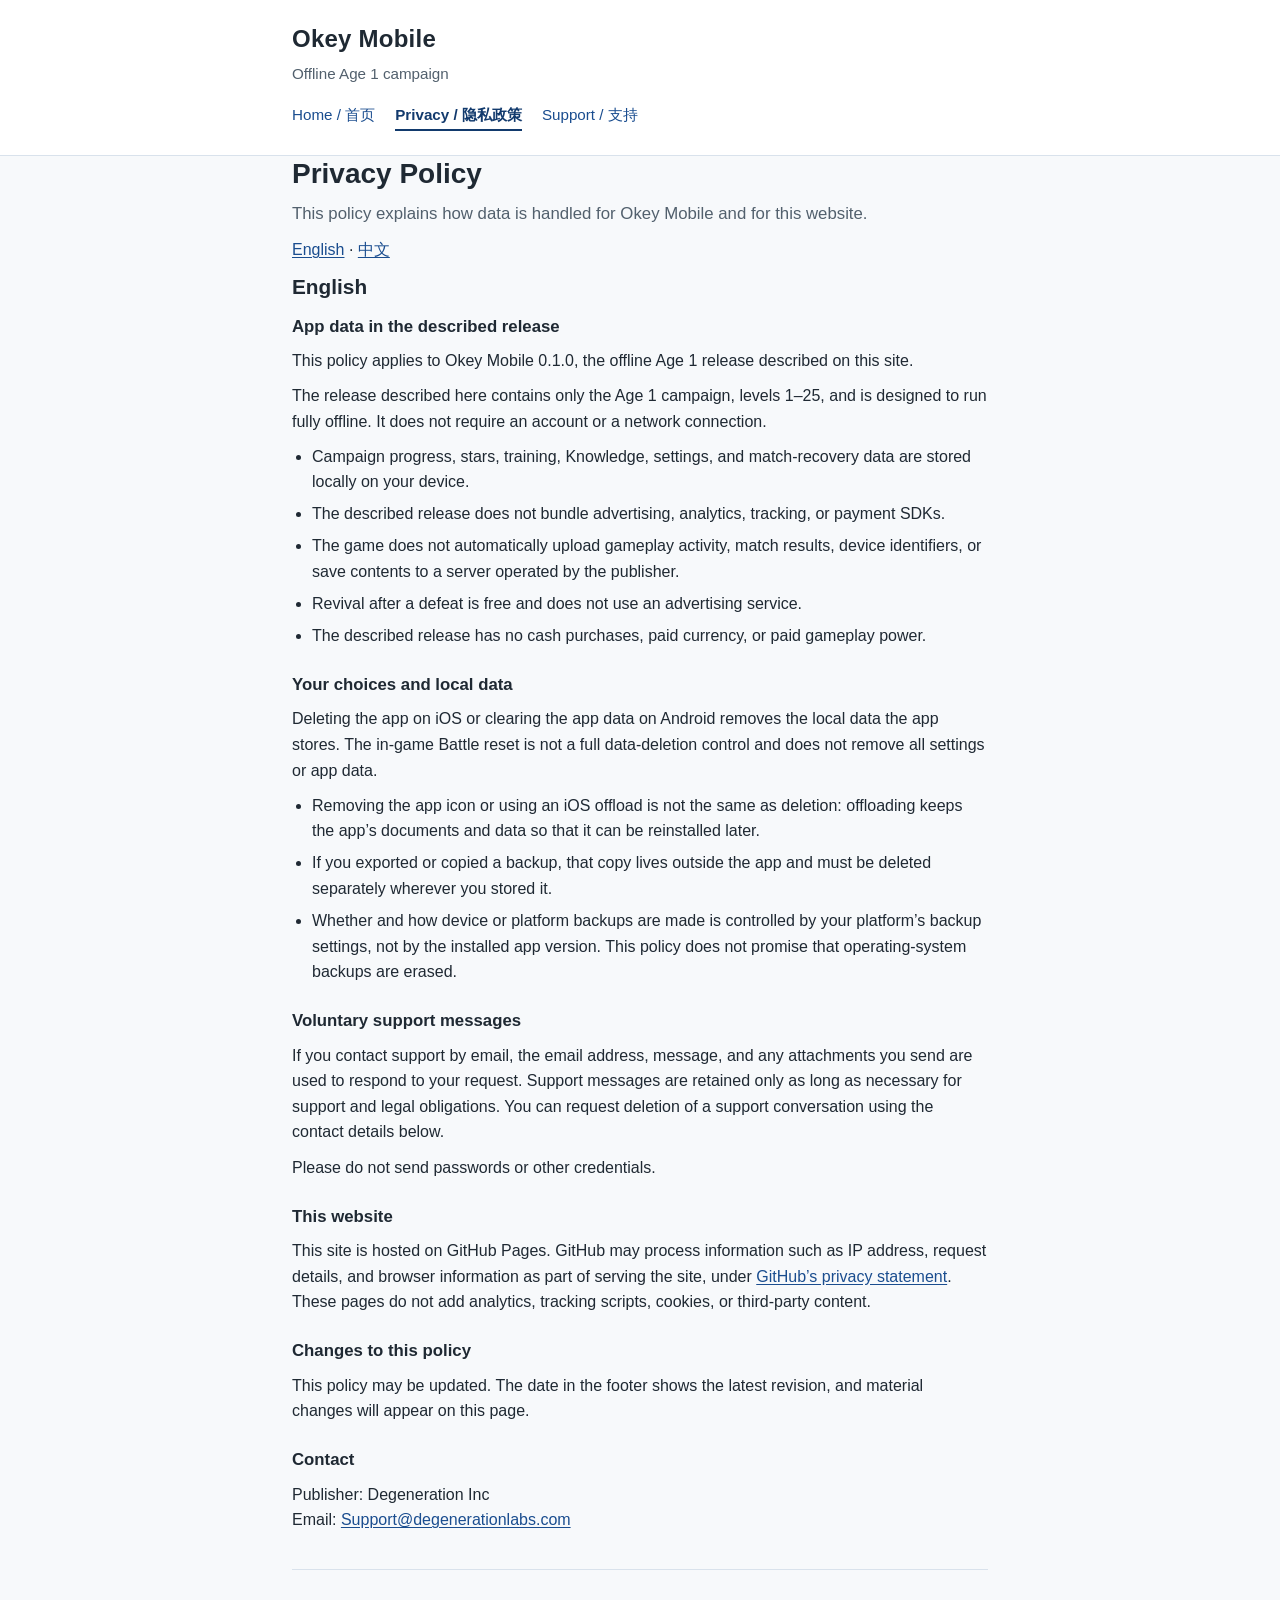
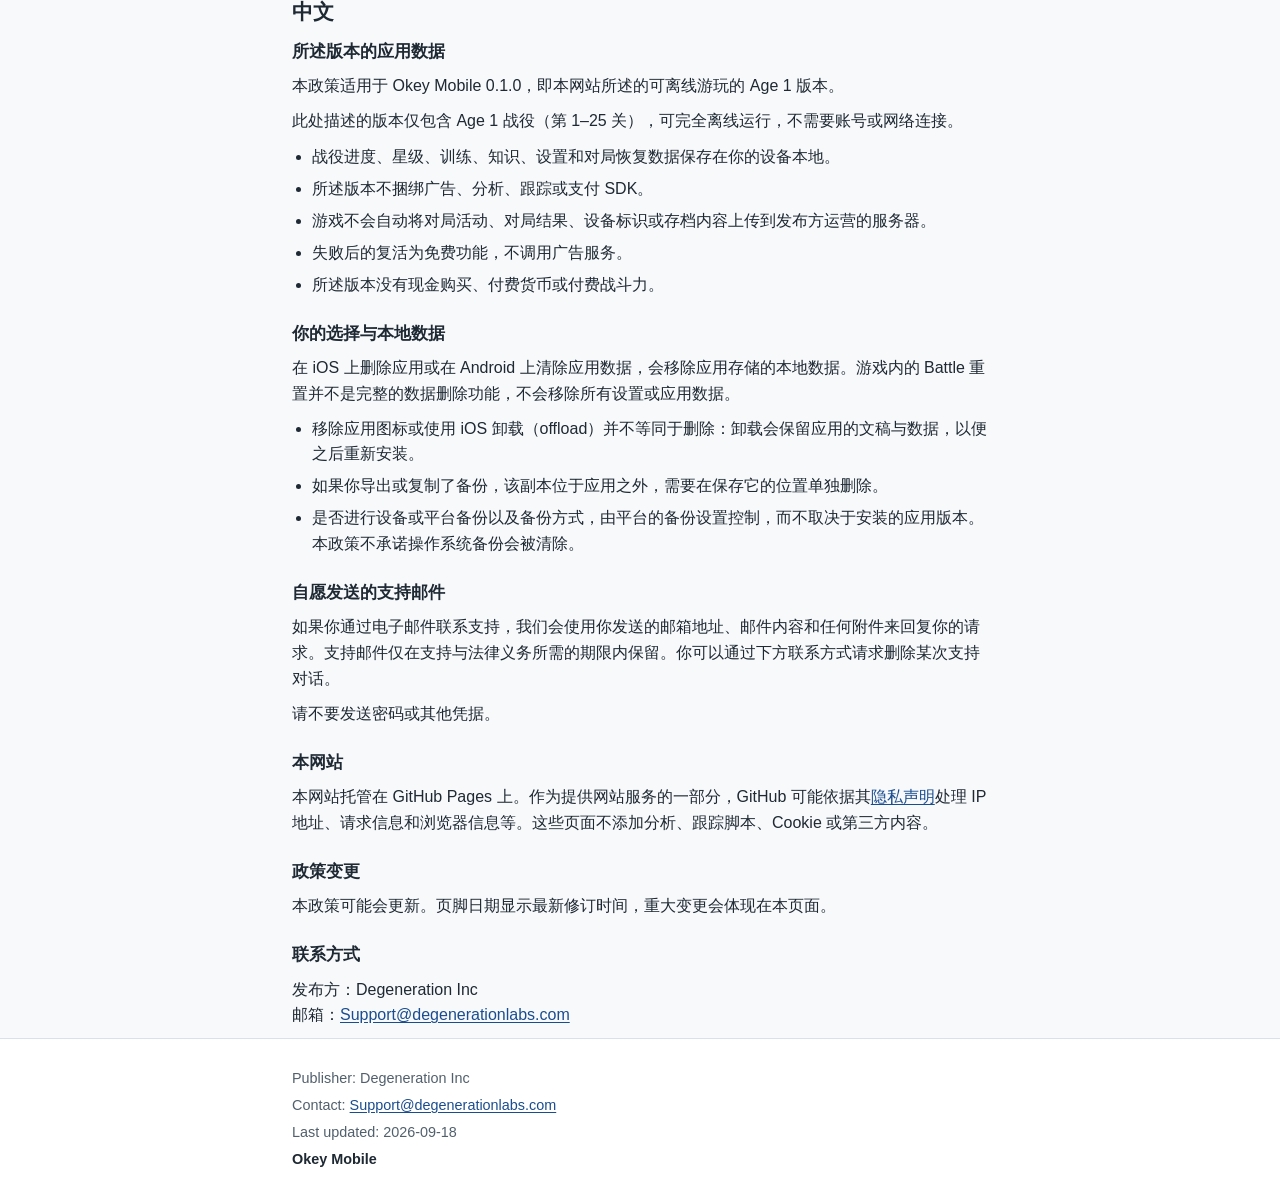
==== privacy.html @ 5c382545 "Publish Okey Mobile privacy policy and support pages" ====
<!DOCTYPE html>
<html lang="en">
<head>
<meta charset="utf-8">
<meta name="viewport" content="width=device-width, initial-scale=1">
<title>Privacy Policy &ndash; Okey Mobile</title>
<meta name="description" content="Privacy policy for Okey Mobile: local app data, voluntary support messages, and website hosting.">
<link rel="stylesheet" href="styles.css">
</head>
<body>
<a class="skip-link" href="#main">Skip to content</a>
<header class="site-header">
  <div class="wrap">
    <p class="brand">Okey Mobile</p>
    <p class="tagline">Offline Age 1 campaign</p>
    <nav class="site-nav" aria-label="Primary">
      <a href="index.html">Home / 首页</a>
      <a href="privacy.html" aria-current="page">Privacy / 隐私政策</a>
      <a href="support.html">Support / 支持</a>
    </nav>
  </div>
</header>
<main id="main" class="wrap">
  <h1>Privacy Policy</h1>
  <p class="lead">This policy explains how data is handled for Okey Mobile and for this website.</p>
  <p class="lang-jump"><a href="#privacy-en" hreflang="en">English</a> &middot; <a href="#privacy-zh" hreflang="zh-Hans">中文</a></p>

  <section lang="en" aria-labelledby="privacy-en">
    <h2 id="privacy-en">English</h2>

    <h3>App data in the described release</h3>
    <p>This policy applies to Okey Mobile 0.1.0, the offline Age 1 release described on this site.</p>
    <p>The release described here contains only the Age 1 campaign, levels 1&ndash;25, and is designed to run fully offline. It does not require an account or a network connection.</p>
    <ul>
      <li>Campaign progress, stars, training, Knowledge, settings, and match-recovery data are stored locally on your device.</li>
      <li>The described release does not bundle advertising, analytics, tracking, or payment SDKs.</li>
      <li>The game does not automatically upload gameplay activity, match results, device identifiers, or save contents to a server operated by the publisher.</li>
      <li>Revival after a defeat is free and does not use an advertising service.</li>
      <li>The described release has no cash purchases, paid currency, or paid gameplay power.</li>
    </ul>

    <h3>Your choices and local data</h3>
    <p>Deleting the app on iOS or clearing the app data on Android removes the local data the app stores. The in-game Battle reset is not a full data-deletion control and does not remove all settings or app data.</p>
    <ul>
      <li>Removing the app icon or using an iOS offload is not the same as deletion: offloading keeps the app&rsquo;s documents and data so that it can be reinstalled later.</li>
      <li>If you exported or copied a backup, that copy lives outside the app and must be deleted separately wherever you stored it.</li>
      <li>Whether and how device or platform backups are made is controlled by your platform&rsquo;s backup settings, not by the installed app version. This policy does not promise that operating-system backups are erased.</li>
    </ul>

    <h3>Voluntary support messages</h3>
    <p>If you contact support by email, the email address, message, and any attachments you send are used to respond to your request. Support messages are retained only as long as necessary for support and legal obligations. You can request deletion of a support conversation using the contact details below.</p>
    <p>Please do not send passwords or other credentials.</p>

    <h3>This website</h3>
    <p>This site is hosted on GitHub Pages. GitHub may process information such as IP address, request details, and browser information as part of serving the site, under <a href="https://docs.github.com/en/site-policy/privacy-policies/github-general-privacy-statement">GitHub&rsquo;s privacy statement</a>. These pages do not add analytics, tracking scripts, cookies, or third-party content.</p>

    <h3>Changes to this policy</h3>
    <p>This policy may be updated. The date in the footer shows the latest revision, and material changes will appear on this page.</p>

    <h3>Contact</h3>
    <p>Publisher: Degeneration Inc<br>
    Email: <a href="mailto:Support@degenerationlabs.com">Support@degenerationlabs.com</a></p>
  </section>

  <section lang="zh-Hans" aria-labelledby="privacy-zh">
    <h2 id="privacy-zh">中文</h2>

    <h3>所述版本的应用数据</h3>
    <p>本政策适用于 Okey Mobile 0.1.0，即本网站所述的可离线游玩的 Age 1 版本。</p>
    <p>此处描述的版本仅包含 Age 1 战役（第 1&ndash;25 关），可完全离线运行，不需要账号或网络连接。</p>
    <ul>
      <li>战役进度、星级、训练、知识、设置和对局恢复数据保存在你的设备本地。</li>
      <li>所述版本不捆绑广告、分析、跟踪或支付 SDK。</li>
      <li>游戏不会自动将对局活动、对局结果、设备标识或存档内容上传到发布方运营的服务器。</li>
      <li>失败后的复活为免费功能，不调用广告服务。</li>
      <li>所述版本没有现金购买、付费货币或付费战斗力。</li>
    </ul>

    <h3>你的选择与本地数据</h3>
    <p>在 iOS 上删除应用或在 Android 上清除应用数据，会移除应用存储的本地数据。游戏内的 Battle 重置并不是完整的数据删除功能，不会移除所有设置或应用数据。</p>
    <ul>
      <li>移除应用图标或使用 iOS 卸载（offload）并不等同于删除：卸载会保留应用的文稿与数据，以便之后重新安装。</li>
      <li>如果你导出或复制了备份，该副本位于应用之外，需要在保存它的位置单独删除。</li>
      <li>是否进行设备或平台备份以及备份方式，由平台的备份设置控制，而不取决于安装的应用版本。本政策不承诺操作系统备份会被清除。</li>
    </ul>

    <h3>自愿发送的支持邮件</h3>
    <p>如果你通过电子邮件联系支持，我们会使用你发送的邮箱地址、邮件内容和任何附件来回复你的请求。支持邮件仅在支持与法律义务所需的期限内保留。你可以通过下方联系方式请求删除某次支持对话。</p>
    <p>请不要发送密码或其他凭据。</p>

    <h3>本网站</h3>
    <p>本网站托管在 GitHub Pages 上。作为提供网站服务的一部分，GitHub 可能依据其<a href="https://docs.github.com/en/site-policy/privacy-policies/github-general-privacy-statement">隐私声明</a>处理 IP 地址、请求信息和浏览器信息等。这些页面不添加分析、跟踪脚本、Cookie 或第三方内容。</p>

    <h3>政策变更</h3>
    <p>本政策可能会更新。页脚日期显示最新修订时间，重大变更会体现在本页面。</p>

    <h3>联系方式</h3>
    <p>发布方：Degeneration Inc<br>
    邮箱：<a href="mailto:Support@degenerationlabs.com">Support@degenerationlabs.com</a></p>
  </section>
</main>
<footer class="site-footer">
  <div class="wrap">
    <p>Publisher: Degeneration Inc</p>
    <p>Contact: <a href="mailto:Support@degenerationlabs.com">Support@degenerationlabs.com</a></p>
    <p>Last updated: <time class="time" datetime="2026-09-18">2026-09-18</time></p>
    <p class="brand-footer">Okey Mobile</p>
  </div>
</footer>
</body>
</html>
---- styles.css ----
:root {
  color-scheme: light;
  --text: #1f2933;
  --muted: #52606d;
  --border: #d9e2ec;
  --accent: #1a4d8f;
  --accent-strong: #123a6d;
  --surface: #ffffff;
  --background: #f7f9fb;
}

*,
*::before,
*::after {
  box-sizing: border-box;
}

html {
  font-size: 100%;
}

body {
  margin: 0;
  background: var(--background);
  color: var(--text);
  font-family: -apple-system, BlinkMacSystemFont, "Segoe UI", Roboto, "Helvetica Neue", Arial, "Noto Sans", "PingFang SC", "Hiragino Sans GB", "Microsoft YaHei", sans-serif;
  font-size: 1rem;
  line-height: 1.6;
  text-rendering: optimizeLegibility;
}

a {
  color: var(--accent);
  text-decoration: underline;
  text-underline-offset: 0.15em;
}

a:hover {
  color: var(--accent-strong);
}

a:focus-visible {
  outline: 3px solid var(--accent-strong);
  outline-offset: 2px;
  border-radius: 2px;
}

.skip-link {
  position: absolute;
  left: -9999px;
  top: 0;
  padding: 0.5rem 0.75rem;
  background: var(--surface);
  color: var(--accent-strong);
  z-index: 10;
}

.skip-link:focus {
  left: 0.5rem;
  top: 0.5rem;
}

.wrap {
  width: 100%;
  max-width: 46rem;
  margin: 0 auto;
  padding: 0 1.25rem;
}

.site-header {
  background: var(--surface);
  border-bottom: 1px solid var(--border);
  padding: 1.25rem 0 1.5rem;
}

.brand {
  margin: 0;
  font-size: 1.5rem;
  font-weight: 700;
  letter-spacing: 0.01em;
}

.tagline {
  margin: 0.2rem 0 0.9rem;
  color: var(--muted);
  font-size: 0.95rem;
}

.site-nav {
  display: flex;
  flex-wrap: wrap;
  gap: 0.5rem 1.25rem;
  font-size: 0.95rem;
}

.site-nav a {
  text-decoration: none;
  padding: 0.15rem 0;
  border-bottom: 2px solid transparent;
}

.site-nav a:hover {
  border-bottom-color: var(--accent);
}

.site-nav a[aria-current="page"] {
  color: var(--accent-strong);
  font-weight: 600;
  border-bottom-color: var(--accent-strong);
}

main {
  padding: 2rem 0 3rem;
}

main section + section {
  margin-top: 2.25rem;
  padding-top: 1.75rem;
  border-top: 1px solid var(--border);
}

h1 {
  margin: 0 0 0.5rem;
  font-size: 1.75rem;
  line-height: 1.25;
}

h2 {
  margin: 0 0 0.75rem;
  font-size: 1.3rem;
  line-height: 1.3;
}

h3 {
  margin: 1.6rem 0 0.5rem;
  font-size: 1.05rem;
  line-height: 1.35;
}

h2 + h3,
h1 + h3 {
  margin-top: 1rem;
}

p {
  margin: 0.6rem 0;
}

ul {
  margin: 0.6rem 0;
  padding-left: 1.25rem;
}

li + li {
  margin-top: 0.4rem;
}

.lead {
  color: var(--muted);
  font-size: 1.05rem;
}

.time {
  color: var(--muted);
}

.site-footer {
  background: var(--surface);
  border-top: 1px solid var(--border);
  padding: 1.5rem 0;
  color: var(--muted);
  font-size: 0.9rem;
}

.site-footer p {
  margin: 0.25rem 0;
}

.site-footer .brand-footer {
  color: var(--text);
  font-weight: 600;
}

@media (max-width: 30rem) {
  .brand {
    font-size: 1.3rem;
  }

  h1 {
    font-size: 1.5rem;
  }

  main {
    padding: 1.5rem 0 2.25rem;
  }
}

@media (prefers-reduced-motion: reduce) {
  * {
    animation-duration: 0.001ms !important;
    animation-iteration-count: 1 !important;
    transition-duration: 0.001ms !important;
  }
}
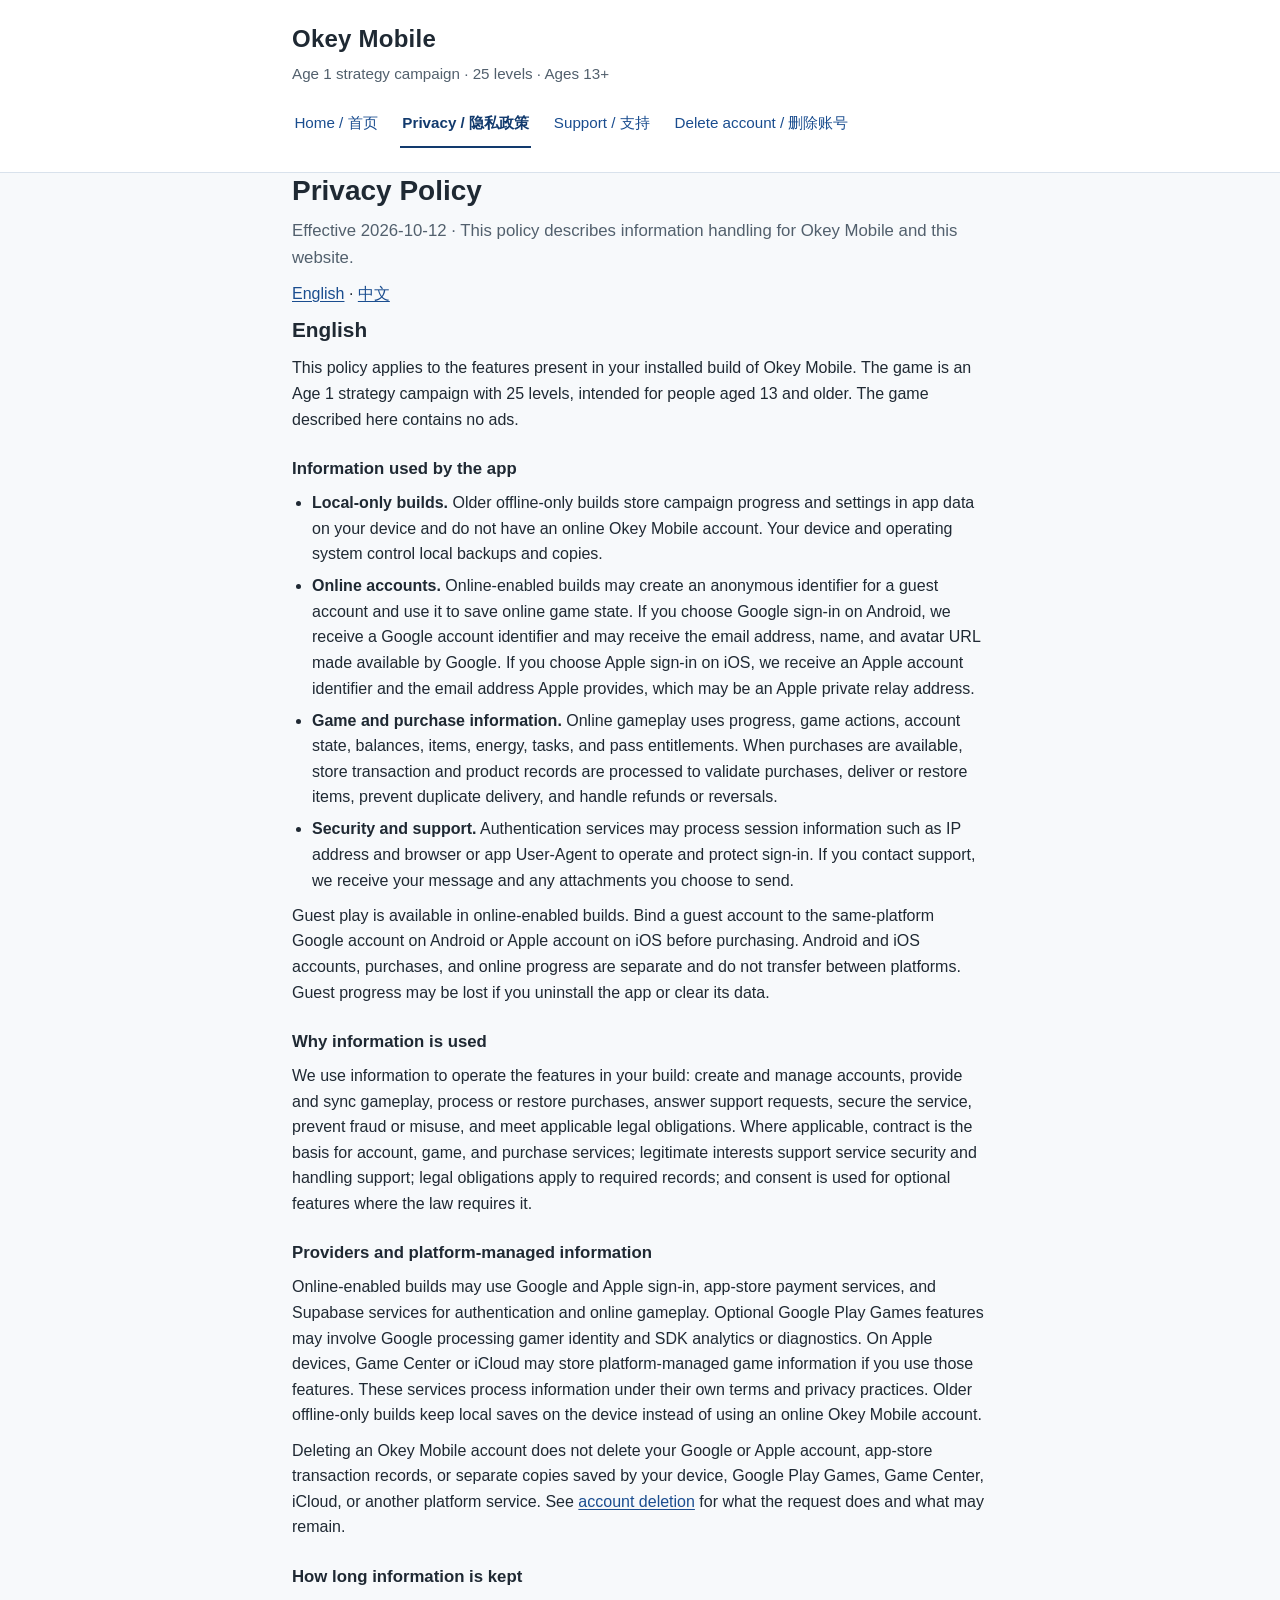
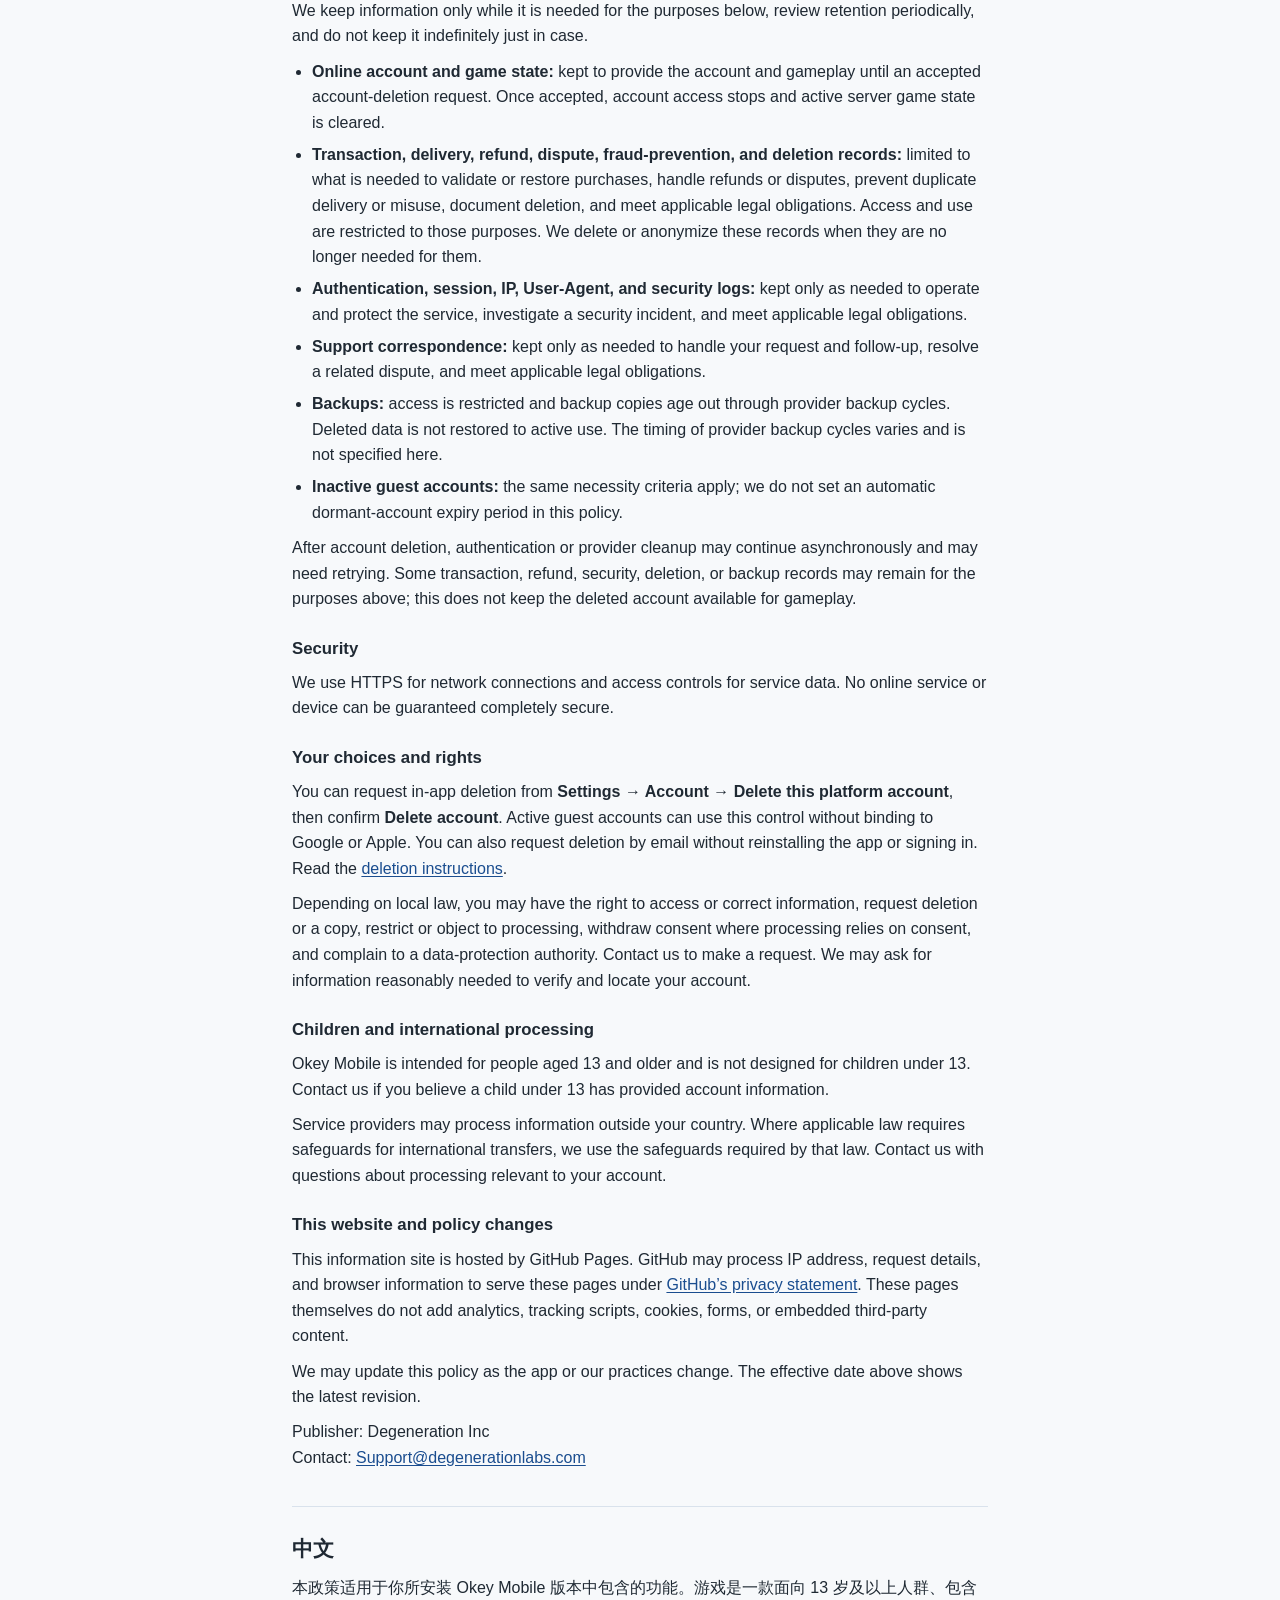
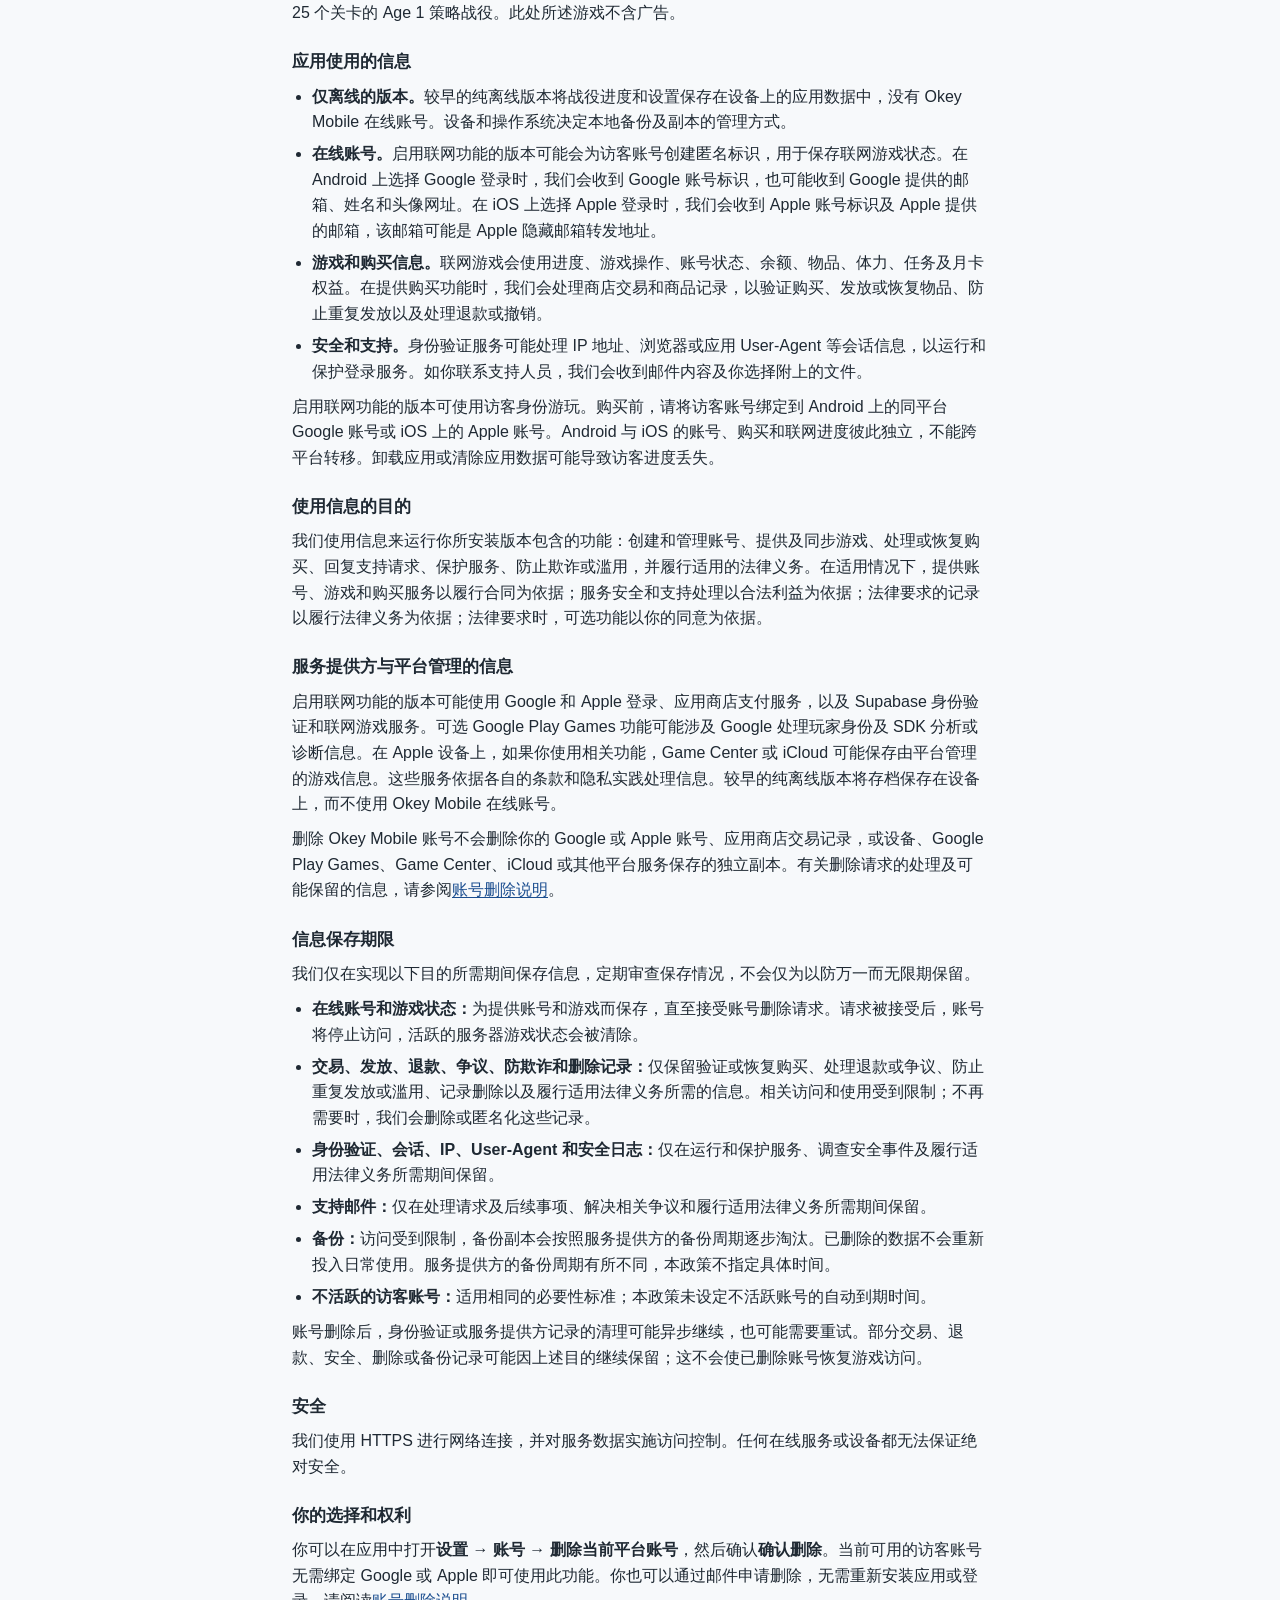
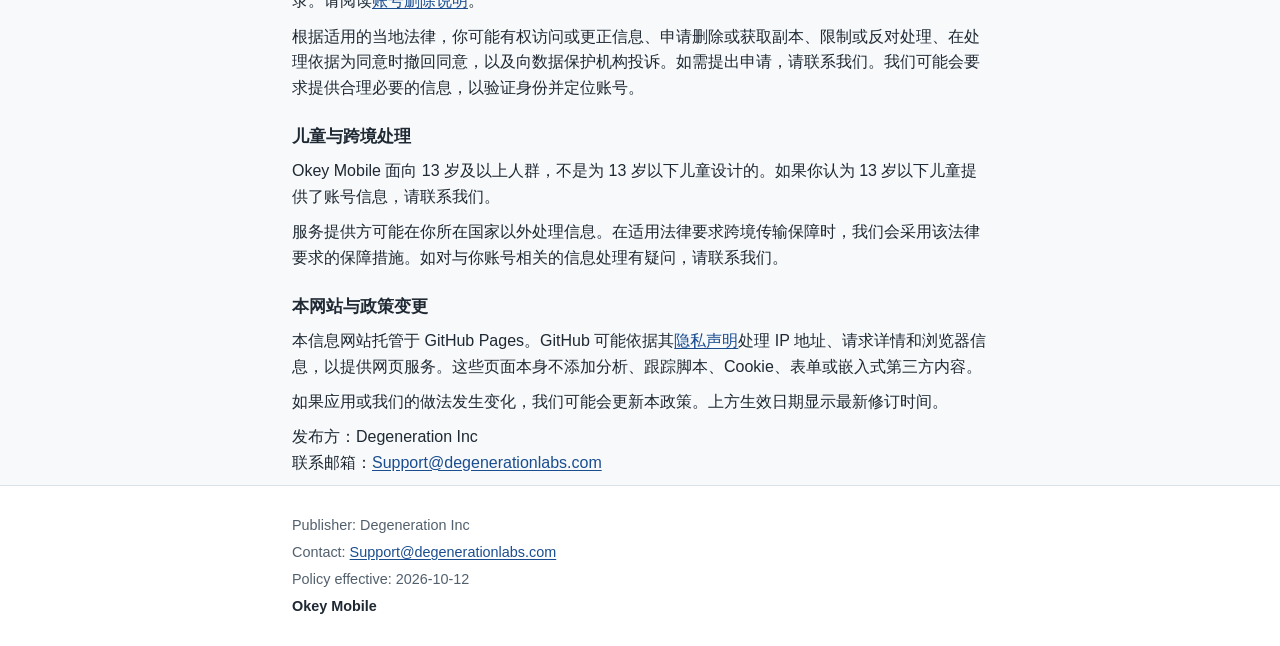
==== commit 286496f0: "Update Okey privacy support and account deletion pages" ====
--- a/privacy.html
+++ b/privacy.html
@@ -3,109 +3,112 @@
 <head>
 <meta charset="utf-8">
 <meta name="viewport" content="width=device-width, initial-scale=1">
-<title>Privacy Policy &ndash; Okey Mobile</title>
-<meta name="description" content="Privacy policy for Okey Mobile: local app data, voluntary support messages, and website hosting.">
+<title>Privacy Policy — Okey Mobile</title>
+<meta name="description" content="Privacy information for Okey Mobile, including online accounts, local saves, purchases, support, and this website.">
 <link rel="stylesheet" href="styles.css">
 </head>
 <body>
 <a class="skip-link" href="#main">Skip to content</a>
-<header class="site-header">
-  <div class="wrap">
-    <p class="brand">Okey Mobile</p>
-    <p class="tagline">Offline Age 1 campaign</p>
-    <nav class="site-nav" aria-label="Primary">
-      <a href="index.html">Home / 首页</a>
-      <a href="privacy.html" aria-current="page">Privacy / 隐私政策</a>
-      <a href="support.html">Support / 支持</a>
-    </nav>
-  </div>
-</header>
+<header class="site-header"><div class="wrap">
+  <p class="brand">Okey Mobile</p>
+  <p class="tagline">Age 1 strategy campaign · 25 levels · Ages 13+</p>
+  <nav class="site-nav" aria-label="Primary">
+    <a href="index.html">Home / 首页</a>
+    <a href="privacy.html" aria-current="page">Privacy / 隐私政策</a>
+    <a href="support.html">Support / 支持</a>
+    <a href="delete-account.html">Delete account / 删除账号</a>
+  </nav>
+</div></header>
 <main id="main" class="wrap">
   <h1>Privacy Policy</h1>
-  <p class="lead">This policy explains how data is handled for Okey Mobile and for this website.</p>
-  <p class="lang-jump"><a href="#privacy-en" hreflang="en">English</a> &middot; <a href="#privacy-zh" hreflang="zh-Hans">中文</a></p>
-
+  <p class="lead">Effective 2026-10-12 · This policy describes information handling for Okey Mobile and this website.</p>
+  <p class="lang-jump"><a href="#privacy-en" hreflang="en">English</a> · <a href="#privacy-zh" hreflang="zh-Hans">中文</a></p>
   <section lang="en" aria-labelledby="privacy-en">
     <h2 id="privacy-en">English</h2>
-
-    <h3>App data in the described release</h3>
-    <p>This policy applies to Okey Mobile 0.1.0, the offline Age 1 release described on this site.</p>
-    <p>The release described here contains only the Age 1 campaign, levels 1&ndash;25, and is designed to run fully offline. It does not require an account or a network connection.</p>
+    <p>This policy applies to the features present in your installed build of Okey Mobile. The game is an Age 1 strategy campaign with 25 levels, intended for people aged 13 and older. The game described here contains no ads.</p>
+    <h3>Information used by the app</h3>
     <ul>
-      <li>Campaign progress, stars, training, Knowledge, settings, and match-recovery data are stored locally on your device.</li>
-      <li>The described release does not bundle advertising, analytics, tracking, or payment SDKs.</li>
-      <li>The game does not automatically upload gameplay activity, match results, device identifiers, or save contents to a server operated by the publisher.</li>
-      <li>Revival after a defeat is free and does not use an advertising service.</li>
-      <li>The described release has no cash purchases, paid currency, or paid gameplay power.</li>
+      <li><strong>Local-only builds.</strong> Older offline-only builds store campaign progress and settings in app data on your device and do not have an online Okey Mobile account. Your device and operating system control local backups and copies.</li>
+      <li><strong>Online accounts.</strong> Online-enabled builds may create an anonymous identifier for a guest account and use it to save online game state. If you choose Google sign-in on Android, we receive a Google account identifier and may receive the email address, name, and avatar URL made available by Google. If you choose Apple sign-in on iOS, we receive an Apple account identifier and the email address Apple provides, which may be an Apple private relay address.</li>
+      <li><strong>Game and purchase information.</strong> Online gameplay uses progress, game actions, account state, balances, items, energy, tasks, and pass entitlements. When purchases are available, store transaction and product records are processed to validate purchases, deliver or restore items, prevent duplicate delivery, and handle refunds or reversals.</li>
+      <li><strong>Security and support.</strong> Authentication services may process session information such as IP address and browser or app User-Agent to operate and protect sign-in. If you contact support, we receive your message and any attachments you choose to send.</li>
     </ul>
-
-    <h3>Your choices and local data</h3>
-    <p>Deleting the app on iOS or clearing the app data on Android removes the local data the app stores. The in-game Battle reset is not a full data-deletion control and does not remove all settings or app data.</p>
+    <p>Guest play is available in online-enabled builds. Bind a guest account to the same-platform Google account on Android or Apple account on iOS before purchasing. Android and iOS accounts, purchases, and online progress are separate and do not transfer between platforms. Guest progress may be lost if you uninstall the app or clear its data.</p>
+    <h3>Why information is used</h3>
+    <p>We use information to operate the features in your build: create and manage accounts, provide and sync gameplay, process or restore purchases, answer support requests, secure the service, prevent fraud or misuse, and meet applicable legal obligations. Where applicable, contract is the basis for account, game, and purchase services; legitimate interests support service security and handling support; legal obligations apply to required records; and consent is used for optional features where the law requires it.</p>
+    <h3>Providers and platform-managed information</h3>
+    <p>Online-enabled builds may use Google and Apple sign-in, app-store payment services, and Supabase services for authentication and online gameplay. Optional Google Play Games features may involve Google processing gamer identity and SDK analytics or diagnostics. On Apple devices, Game Center or iCloud may store platform-managed game information if you use those features. These services process information under their own terms and privacy practices. Older offline-only builds keep local saves on the device instead of using an online Okey Mobile account.</p>
+    <p>Deleting an Okey Mobile account does not delete your Google or Apple account, app-store transaction records, or separate copies saved by your device, Google Play Games, Game Center, iCloud, or another platform service. See <a href="delete-account.html">account deletion</a> for what the request does and what may remain.</p>
+    <h3 id="retention-en">How long information is kept</h3>
+    <p>We keep information only while it is needed for the purposes below, review retention periodically, and do not keep it indefinitely just in case.</p>
     <ul>
-      <li>Removing the app icon or using an iOS offload is not the same as deletion: offloading keeps the app&rsquo;s documents and data so that it can be reinstalled later.</li>
-      <li>If you exported or copied a backup, that copy lives outside the app and must be deleted separately wherever you stored it.</li>
-      <li>Whether and how device or platform backups are made is controlled by your platform&rsquo;s backup settings, not by the installed app version. This policy does not promise that operating-system backups are erased.</li>
+      <li><strong>Online account and game state:</strong> kept to provide the account and gameplay until an accepted account-deletion request. Once accepted, account access stops and active server game state is cleared.</li>
+      <li><strong>Transaction, delivery, refund, dispute, fraud-prevention, and deletion records:</strong> limited to what is needed to validate or restore purchases, handle refunds or disputes, prevent duplicate delivery or misuse, document deletion, and meet applicable legal obligations. Access and use are restricted to those purposes. We delete or anonymize these records when they are no longer needed for them.</li>
+      <li><strong>Authentication, session, IP, User-Agent, and security logs:</strong> kept only as needed to operate and protect the service, investigate a security incident, and meet applicable legal obligations.</li>
+      <li><strong>Support correspondence:</strong> kept only as needed to handle your request and follow-up, resolve a related dispute, and meet applicable legal obligations.</li>
+      <li><strong>Backups:</strong> access is restricted and backup copies age out through provider backup cycles. Deleted data is not restored to active use. The timing of provider backup cycles varies and is not specified here.</li>
+      <li><strong>Inactive guest accounts:</strong> the same necessity criteria apply; we do not set an automatic dormant-account expiry period in this policy.</li>
     </ul>
-
-    <h3>Voluntary support messages</h3>
-    <p>If you contact support by email, the email address, message, and any attachments you send are used to respond to your request. Support messages are retained only as long as necessary for support and legal obligations. You can request deletion of a support conversation using the contact details below.</p>
-    <p>Please do not send passwords or other credentials.</p>
-
-    <h3>This website</h3>
-    <p>This site is hosted on GitHub Pages. GitHub may process information such as IP address, request details, and browser information as part of serving the site, under <a href="https://docs.github.com/en/site-policy/privacy-policies/github-general-privacy-statement">GitHub&rsquo;s privacy statement</a>. These pages do not add analytics, tracking scripts, cookies, or third-party content.</p>
-
-    <h3>Changes to this policy</h3>
-    <p>This policy may be updated. The date in the footer shows the latest revision, and material changes will appear on this page.</p>
-
-    <h3>Contact</h3>
-    <p>Publisher: Degeneration Inc<br>
-    Email: <a href="mailto:Support@degenerationlabs.com">Support@degenerationlabs.com</a></p>
+    <p>After account deletion, authentication or provider cleanup may continue asynchronously and may need retrying. Some transaction, refund, security, deletion, or backup records may remain for the purposes above; this does not keep the deleted account available for gameplay.</p>
+    <h3>Security</h3>
+    <p>We use HTTPS for network connections and access controls for service data. No online service or device can be guaranteed completely secure.</p>
+    <h3>Your choices and rights</h3>
+    <p>You can request in-app deletion from <strong>Settings → Account → Delete this platform account</strong>, then confirm <strong>Delete account</strong>. Active guest accounts can use this control without binding to Google or Apple. You can also request deletion by email without reinstalling the app or signing in. Read the <a href="delete-account.html">deletion instructions</a>.</p>
+    <p>Depending on local law, you may have the right to access or correct information, request deletion or a copy, restrict or object to processing, withdraw consent where processing relies on consent, and complain to a data-protection authority. Contact us to make a request. We may ask for information reasonably needed to verify and locate your account.</p>
+    <h3>Children and international processing</h3>
+    <p>Okey Mobile is intended for people aged 13 and older and is not designed for children under 13. Contact us if you believe a child under 13 has provided account information.</p>
+    <p>Service providers may process information outside your country. Where applicable law requires safeguards for international transfers, we use the safeguards required by that law. Contact us with questions about processing relevant to your account.</p>
+    <h3>This website and policy changes</h3>
+    <p>This information site is hosted by GitHub Pages. GitHub may process IP address, request details, and browser information to serve these pages under <a href="https://docs.github.com/en/site-policy/privacy-policies/github-general-privacy-statement">GitHub’s privacy statement</a>. These pages themselves do not add analytics, tracking scripts, cookies, forms, or embedded third-party content.</p>
+    <p>We may update this policy as the app or our practices change. The effective date above shows the latest revision.</p>
+    <p>Publisher: Degeneration Inc<br>Contact: <a href="mailto:Support@degenerationlabs.com">Support@degenerationlabs.com</a></p>
   </section>
-
   <section lang="zh-Hans" aria-labelledby="privacy-zh">
     <h2 id="privacy-zh">中文</h2>
-
-    <h3>所述版本的应用数据</h3>
-    <p>本政策适用于 Okey Mobile 0.1.0，即本网站所述的可离线游玩的 Age 1 版本。</p>
-    <p>此处描述的版本仅包含 Age 1 战役（第 1&ndash;25 关），可完全离线运行，不需要账号或网络连接。</p>
+    <p>本政策适用于你所安装 Okey Mobile 版本中包含的功能。游戏是一款面向 13 岁及以上人群、包含 25 个关卡的 Age 1 策略战役。此处所述游戏不含广告。</p>
+    <h3>应用使用的信息</h3>
     <ul>
-      <li>战役进度、星级、训练、知识、设置和对局恢复数据保存在你的设备本地。</li>
-      <li>所述版本不捆绑广告、分析、跟踪或支付 SDK。</li>
-      <li>游戏不会自动将对局活动、对局结果、设备标识或存档内容上传到发布方运营的服务器。</li>
-      <li>失败后的复活为免费功能，不调用广告服务。</li>
-      <li>所述版本没有现金购买、付费货币或付费战斗力。</li>
+      <li><strong>仅离线的版本。</strong>较早的纯离线版本将战役进度和设置保存在设备上的应用数据中，没有 Okey Mobile 在线账号。设备和操作系统决定本地备份及副本的管理方式。</li>
+      <li><strong>在线账号。</strong>启用联网功能的版本可能会为访客账号创建匿名标识，用于保存联网游戏状态。在 Android 上选择 Google 登录时，我们会收到 Google 账号标识，也可能收到 Google 提供的邮箱、姓名和头像网址。在 iOS 上选择 Apple 登录时，我们会收到 Apple 账号标识及 Apple 提供的邮箱，该邮箱可能是 Apple 隐藏邮箱转发地址。</li>
+      <li><strong>游戏和购买信息。</strong>联网游戏会使用进度、游戏操作、账号状态、余额、物品、体力、任务及月卡权益。在提供购买功能时，我们会处理商店交易和商品记录，以验证购买、发放或恢复物品、防止重复发放以及处理退款或撤销。</li>
+      <li><strong>安全和支持。</strong>身份验证服务可能处理 IP 地址、浏览器或应用 User-Agent 等会话信息，以运行和保护登录服务。如你联系支持人员，我们会收到邮件内容及你选择附上的文件。</li>
     </ul>
-
-    <h3>你的选择与本地数据</h3>
-    <p>在 iOS 上删除应用或在 Android 上清除应用数据，会移除应用存储的本地数据。游戏内的 Battle 重置并不是完整的数据删除功能，不会移除所有设置或应用数据。</p>
+    <p>启用联网功能的版本可使用访客身份游玩。购买前，请将访客账号绑定到 Android 上的同平台 Google 账号或 iOS 上的 Apple 账号。Android 与 iOS 的账号、购买和联网进度彼此独立，不能跨平台转移。卸载应用或清除应用数据可能导致访客进度丢失。</p>
+    <h3>使用信息的目的</h3>
+    <p>我们使用信息来运行你所安装版本包含的功能：创建和管理账号、提供及同步游戏、处理或恢复购买、回复支持请求、保护服务、防止欺诈或滥用，并履行适用的法律义务。在适用情况下，提供账号、游戏和购买服务以履行合同为依据；服务安全和支持处理以合法利益为依据；法律要求的记录以履行法律义务为依据；法律要求时，可选功能以你的同意为依据。</p>
+    <h3>服务提供方与平台管理的信息</h3>
+    <p>启用联网功能的版本可能使用 Google 和 Apple 登录、应用商店支付服务，以及 Supabase 身份验证和联网游戏服务。可选 Google Play Games 功能可能涉及 Google 处理玩家身份及 SDK 分析或诊断信息。在 Apple 设备上，如果你使用相关功能，Game Center 或 iCloud 可能保存由平台管理的游戏信息。这些服务依据各自的条款和隐私实践处理信息。较早的纯离线版本将存档保存在设备上，而不使用 Okey Mobile 在线账号。</p>
+    <p>删除 Okey Mobile 账号不会删除你的 Google 或 Apple 账号、应用商店交易记录，或设备、Google Play Games、Game Center、iCloud 或其他平台服务保存的独立副本。有关删除请求的处理及可能保留的信息，请参阅<a href="delete-account.html">账号删除说明</a>。</p>
+    <h3 id="retention-zh">信息保存期限</h3>
+    <p>我们仅在实现以下目的所需期间保存信息，定期审查保存情况，不会仅为以防万一而无限期保留。</p>
     <ul>
-      <li>移除应用图标或使用 iOS 卸载（offload）并不等同于删除：卸载会保留应用的文稿与数据，以便之后重新安装。</li>
-      <li>如果你导出或复制了备份，该副本位于应用之外，需要在保存它的位置单独删除。</li>
-      <li>是否进行设备或平台备份以及备份方式，由平台的备份设置控制，而不取决于安装的应用版本。本政策不承诺操作系统备份会被清除。</li>
+      <li><strong>在线账号和游戏状态：</strong>为提供账号和游戏而保存，直至接受账号删除请求。请求被接受后，账号将停止访问，活跃的服务器游戏状态会被清除。</li>
+      <li><strong>交易、发放、退款、争议、防欺诈和删除记录：</strong>仅保留验证或恢复购买、处理退款或争议、防止重复发放或滥用、记录删除以及履行适用法律义务所需的信息。相关访问和使用受到限制；不再需要时，我们会删除或匿名化这些记录。</li>
+      <li><strong>身份验证、会话、IP、User-Agent 和安全日志：</strong>仅在运行和保护服务、调查安全事件及履行适用法律义务所需期间保留。</li>
+      <li><strong>支持邮件：</strong>仅在处理请求及后续事项、解决相关争议和履行适用法律义务所需期间保留。</li>
+      <li><strong>备份：</strong>访问受到限制，备份副本会按照服务提供方的备份周期逐步淘汰。已删除的数据不会重新投入日常使用。服务提供方的备份周期有所不同，本政策不指定具体时间。</li>
+      <li><strong>不活跃的访客账号：</strong>适用相同的必要性标准；本政策未设定不活跃账号的自动到期时间。</li>
     </ul>
-
-    <h3>自愿发送的支持邮件</h3>
-    <p>如果你通过电子邮件联系支持，我们会使用你发送的邮箱地址、邮件内容和任何附件来回复你的请求。支持邮件仅在支持与法律义务所需的期限内保留。你可以通过下方联系方式请求删除某次支持对话。</p>
-    <p>请不要发送密码或其他凭据。</p>
-
-    <h3>本网站</h3>
-    <p>本网站托管在 GitHub Pages 上。作为提供网站服务的一部分，GitHub 可能依据其<a href="https://docs.github.com/en/site-policy/privacy-policies/github-general-privacy-statement">隐私声明</a>处理 IP 地址、请求信息和浏览器信息等。这些页面不添加分析、跟踪脚本、Cookie 或第三方内容。</p>
-
-    <h3>政策变更</h3>
-    <p>本政策可能会更新。页脚日期显示最新修订时间，重大变更会体现在本页面。</p>
-
-    <h3>联系方式</h3>
-    <p>发布方：Degeneration Inc<br>
-    邮箱：<a href="mailto:Support@degenerationlabs.com">Support@degenerationlabs.com</a></p>
+    <p>账号删除后，身份验证或服务提供方记录的清理可能异步继续，也可能需要重试。部分交易、退款、安全、删除或备份记录可能因上述目的继续保留；这不会使已删除账号恢复游戏访问。</p>
+    <h3>安全</h3>
+    <p>我们使用 HTTPS 进行网络连接，并对服务数据实施访问控制。任何在线服务或设备都无法保证绝对安全。</p>
+    <h3>你的选择和权利</h3>
+    <p>你可以在应用中打开<strong>设置 → 账号 → 删除当前平台账号</strong>，然后确认<strong>确认删除</strong>。当前可用的访客账号无需绑定 Google 或 Apple 即可使用此功能。你也可以通过邮件申请删除，无需重新安装应用或登录。请阅读<a href="delete-account.html">账号删除说明</a>。</p>
+    <p>根据适用的当地法律，你可能有权访问或更正信息、申请删除或获取副本、限制或反对处理、在处理依据为同意时撤回同意，以及向数据保护机构投诉。如需提出申请，请联系我们。我们可能会要求提供合理必要的信息，以验证身份并定位账号。</p>
+    <h3>儿童与跨境处理</h3>
+    <p>Okey Mobile 面向 13 岁及以上人群，不是为 13 岁以下儿童设计的。如果你认为 13 岁以下儿童提供了账号信息，请联系我们。</p>
+    <p>服务提供方可能在你所在国家以外处理信息。在适用法律要求跨境传输保障时，我们会采用该法律要求的保障措施。如对与你账号相关的信息处理有疑问，请联系我们。</p>
+    <h3>本网站与政策变更</h3>
+    <p>本信息网站托管于 GitHub Pages。GitHub 可能依据其<a href="https://docs.github.com/en/site-policy/privacy-policies/github-general-privacy-statement">隐私声明</a>处理 IP 地址、请求详情和浏览器信息，以提供网页服务。这些页面本身不添加分析、跟踪脚本、Cookie、表单或嵌入式第三方内容。</p>
+    <p>如果应用或我们的做法发生变化，我们可能会更新本政策。上方生效日期显示最新修订时间。</p>
+    <p>发布方：Degeneration Inc<br>联系邮箱：<a href="mailto:Support@degenerationlabs.com">Support@degenerationlabs.com</a></p>
   </section>
 </main>
-<footer class="site-footer">
-  <div class="wrap">
-    <p>Publisher: Degeneration Inc</p>
-    <p>Contact: <a href="mailto:Support@degenerationlabs.com">Support@degenerationlabs.com</a></p>
-    <p>Last updated: <time class="time" datetime="2026-09-18">2026-09-18</time></p>
-    <p class="brand-footer">Okey Mobile</p>
-  </div>
-</footer>
+<footer class="site-footer"><div class="wrap">
+  <p>Publisher: Degeneration Inc</p>
+  <p>Contact: <a href="mailto:Support@degenerationlabs.com">Support@degenerationlabs.com</a></p>
+  <p>Policy effective: <time class="time" datetime="2026-10-12">2026-10-12</time></p>
+  <p class="brand-footer">Okey Mobile</p>
+</div></footer>
 </body>
 </html>
--- a/styles.css
+++ b/styles.css
@@ -95,7 +95,10 @@
 
 .site-nav a {
   text-decoration: none;
-  padding: 0.15rem 0;
+  display: inline-flex;
+  align-items: center;
+  min-height: 3rem;
+  padding: 0.35rem 0.15rem;
   border-bottom: 2px solid transparent;
 }
 
@@ -111,6 +114,19 @@
 
 main {
   padding: 2rem 0 3rem;
+  overflow-wrap: anywhere;
+}
+
+.action-link {
+  display: inline-flex;
+  align-items: center;
+  min-height: 3rem;
+  padding: 0.45rem 0.75rem;
+  border: 1px solid var(--accent);
+  border-radius: 0.3rem;
+  background: var(--surface);
+  font-weight: 600;
+  text-decoration: none;
 }
 
 main section + section {
@@ -160,6 +176,15 @@
   font-size: 1.05rem;
 }
 
+.notice {
+  margin: 0 0 1.5rem;
+  padding: 0.9rem 1rem;
+  border: 2px solid #8a4b08;
+  border-radius: 0.35rem;
+  background: #fff4d6;
+  color: #472900;
+}
+
 .time {
   color: var(--muted);
 }
@@ -170,6 +195,7 @@
   padding: 1.5rem 0;
   color: var(--muted);
   font-size: 0.9rem;
+  overflow-wrap: anywhere;
 }
 
 .site-footer p {
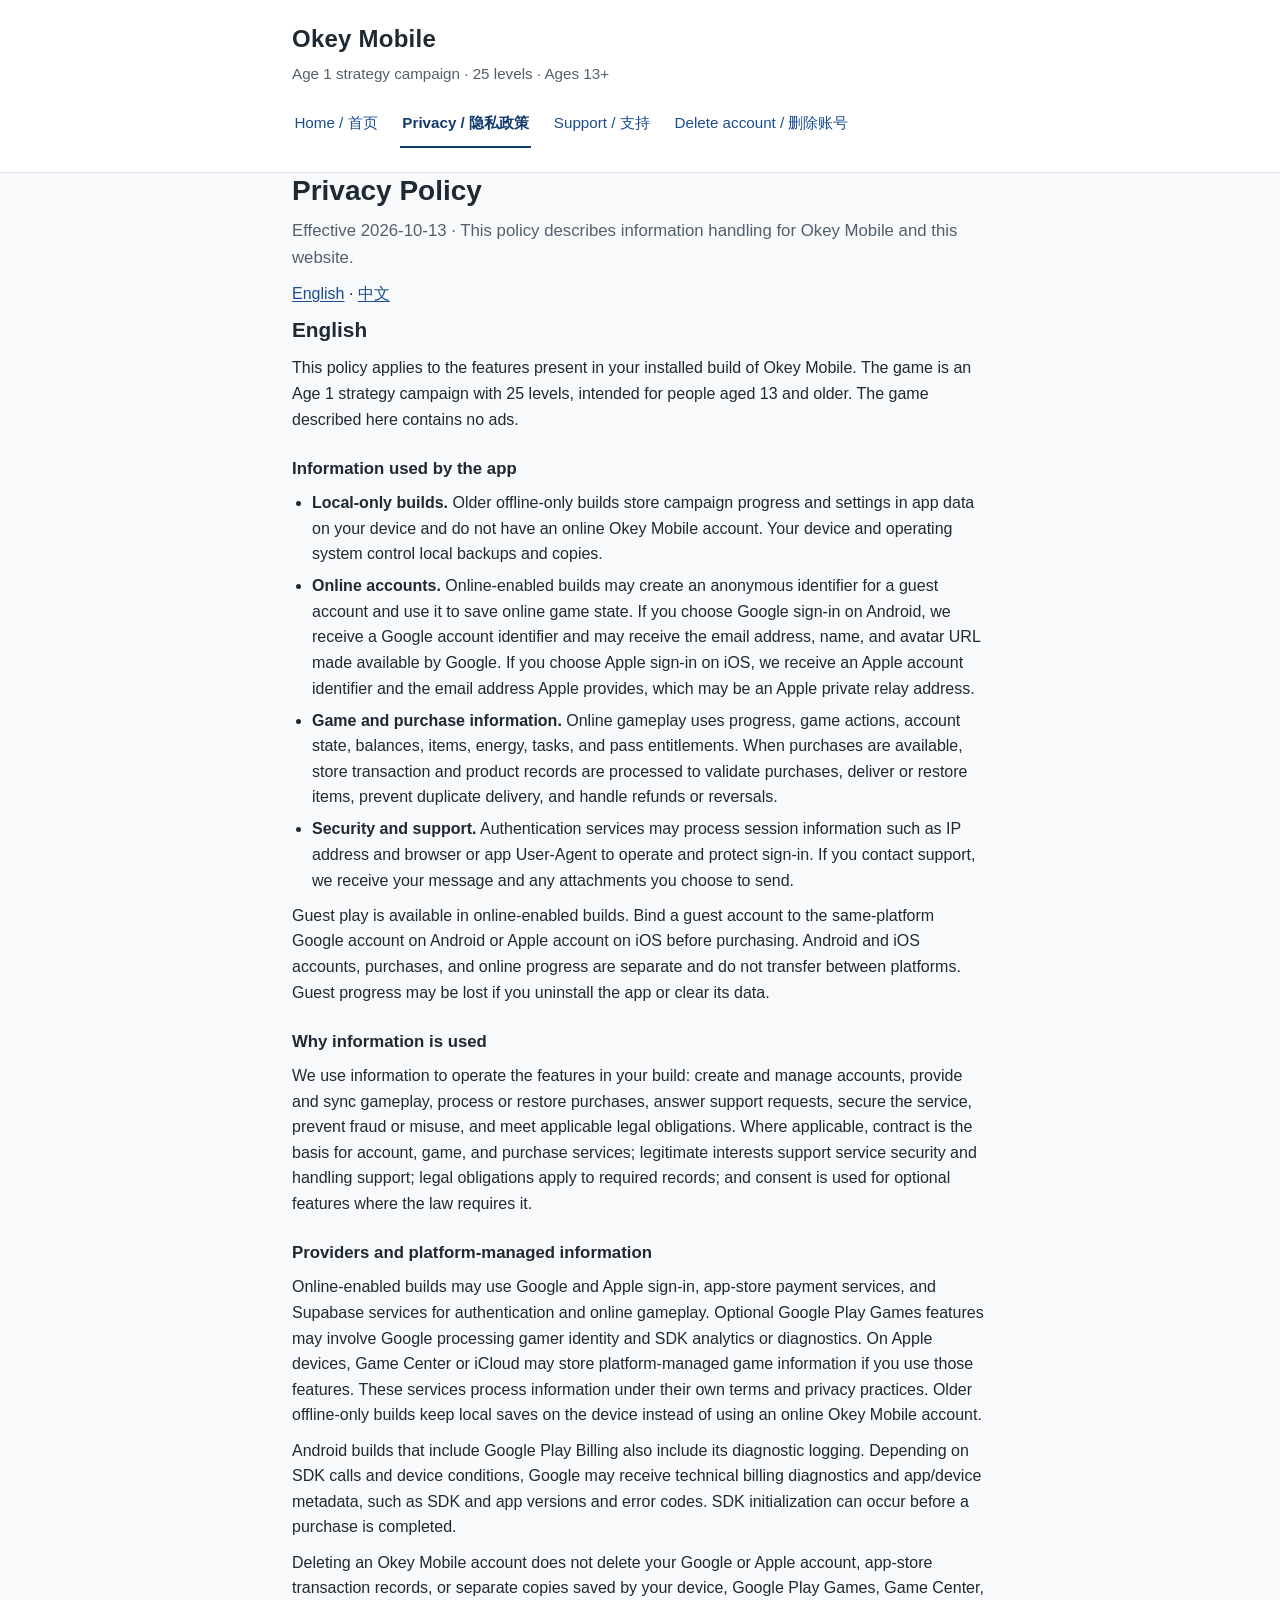
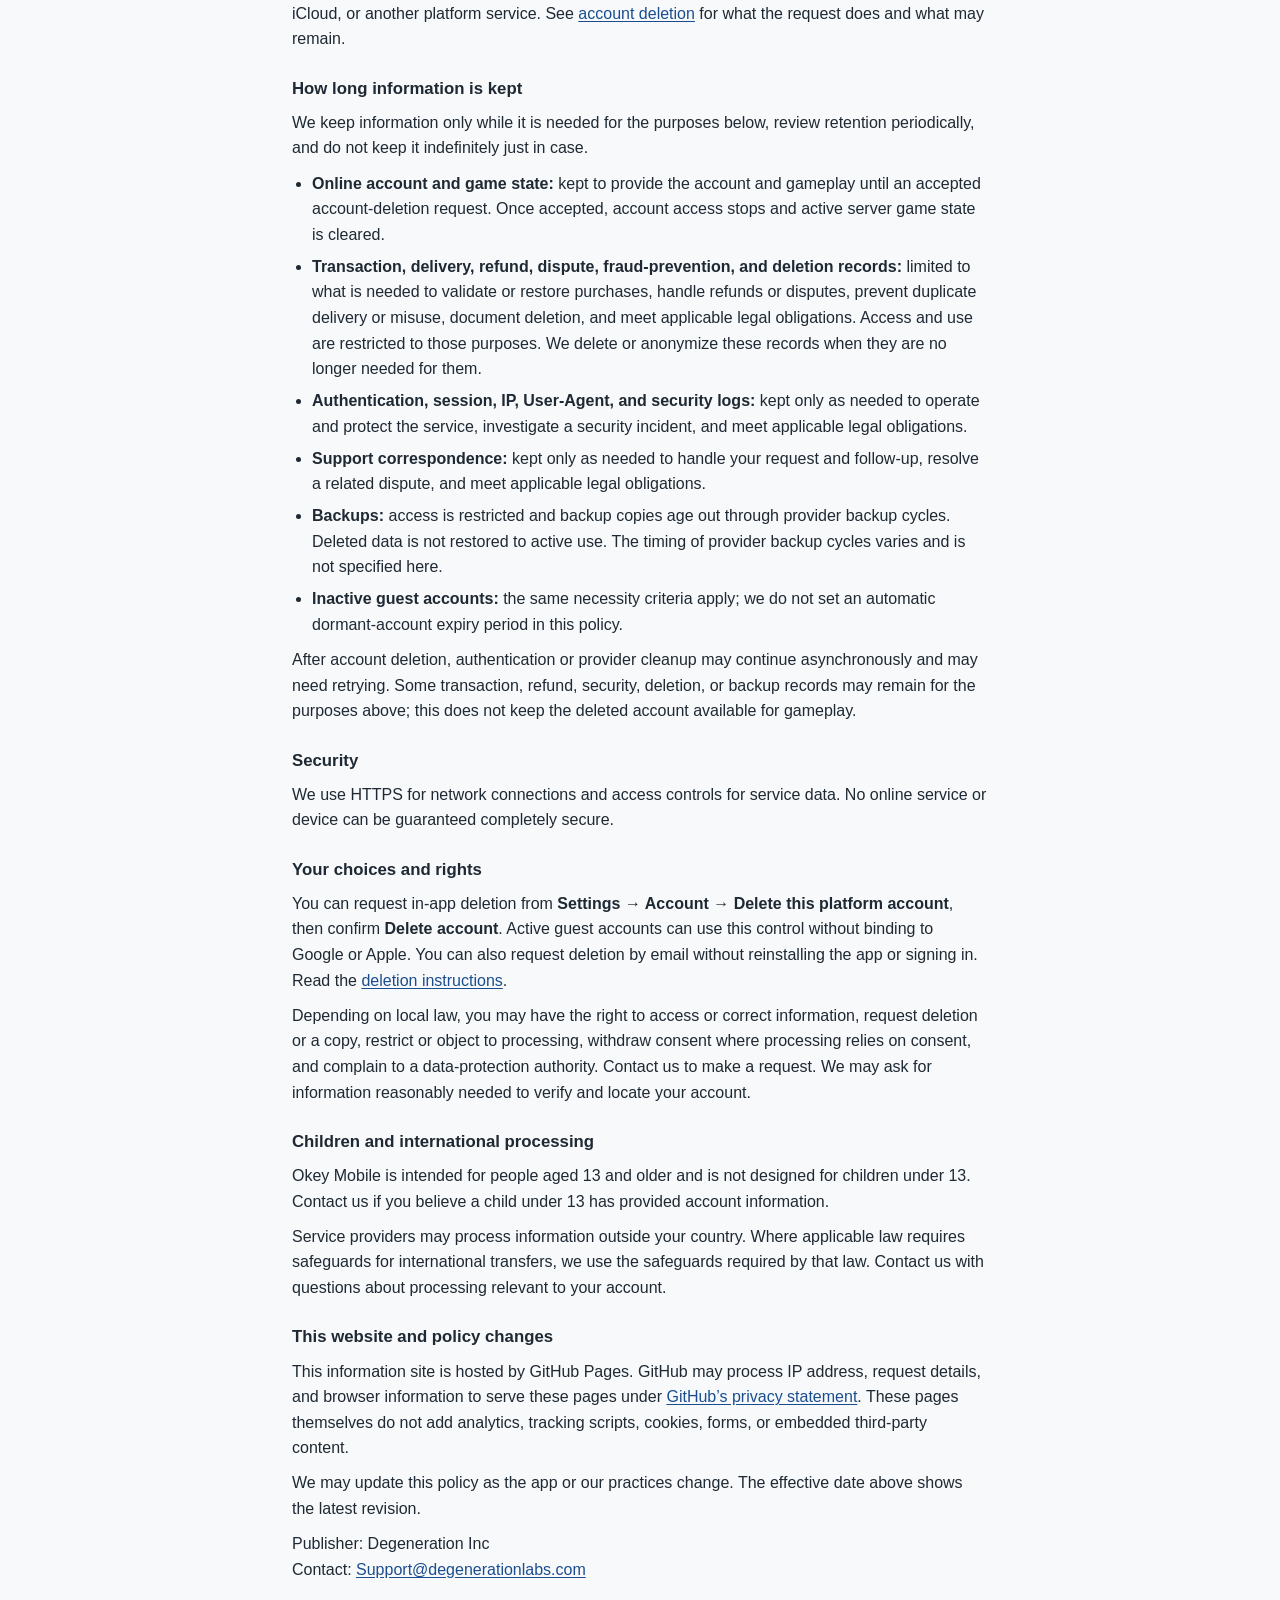
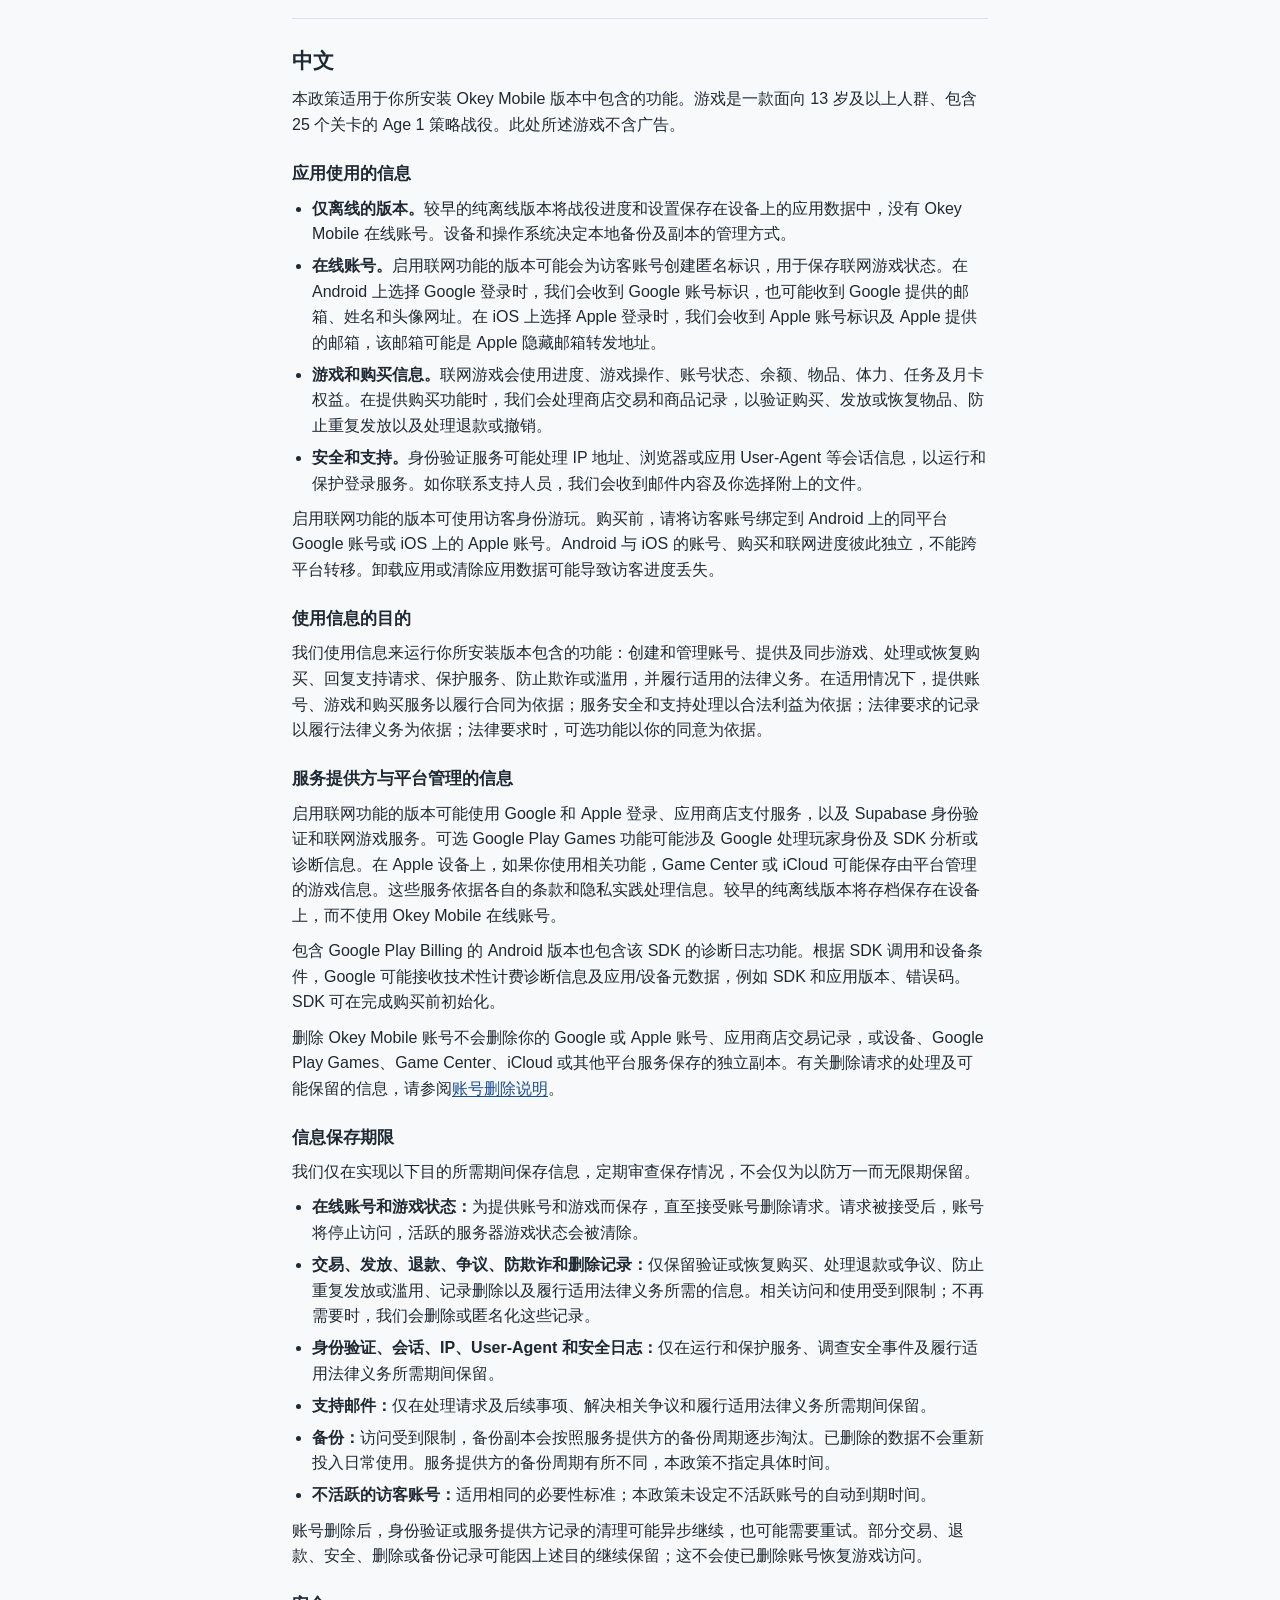
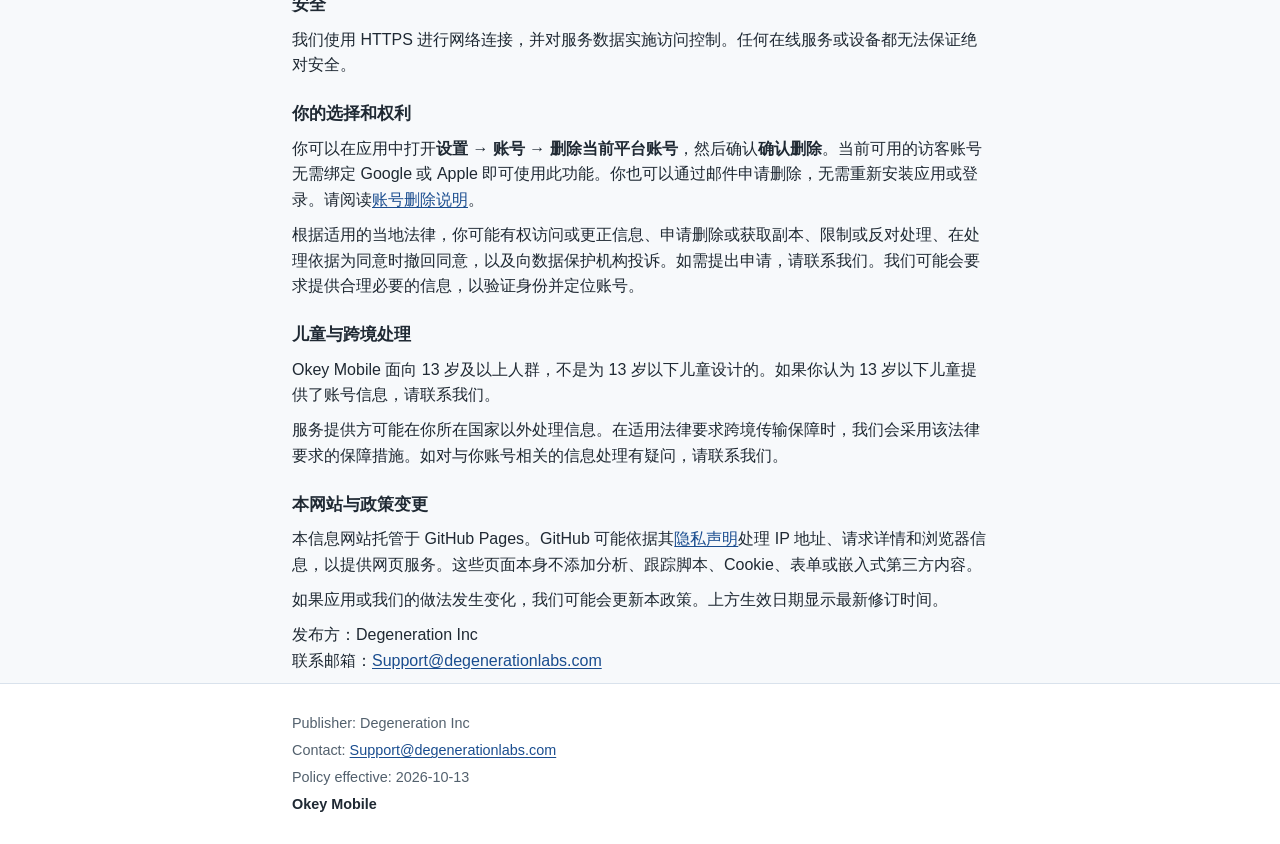
==== commit 4d11ea8b: "docs: clarify Android Billing diagnostics disclosure" ====
--- a/privacy.html
+++ b/privacy.html
@@ -21,7 +21,7 @@
 </div></header>
 <main id="main" class="wrap">
   <h1>Privacy Policy</h1>
-  <p class="lead">Effective 2026-10-12 · This policy describes information handling for Okey Mobile and this website.</p>
+  <p class="lead">Effective 2026-10-13 · This policy describes information handling for Okey Mobile and this website.</p>
   <p class="lang-jump"><a href="#privacy-en" hreflang="en">English</a> · <a href="#privacy-zh" hreflang="zh-Hans">中文</a></p>
   <section lang="en" aria-labelledby="privacy-en">
     <h2 id="privacy-en">English</h2>
@@ -38,6 +38,7 @@
     <p>We use information to operate the features in your build: create and manage accounts, provide and sync gameplay, process or restore purchases, answer support requests, secure the service, prevent fraud or misuse, and meet applicable legal obligations. Where applicable, contract is the basis for account, game, and purchase services; legitimate interests support service security and handling support; legal obligations apply to required records; and consent is used for optional features where the law requires it.</p>
     <h3>Providers and platform-managed information</h3>
     <p>Online-enabled builds may use Google and Apple sign-in, app-store payment services, and Supabase services for authentication and online gameplay. Optional Google Play Games features may involve Google processing gamer identity and SDK analytics or diagnostics. On Apple devices, Game Center or iCloud may store platform-managed game information if you use those features. These services process information under their own terms and privacy practices. Older offline-only builds keep local saves on the device instead of using an online Okey Mobile account.</p>
+    <p>Android builds that include Google Play Billing also include its diagnostic logging. Depending on SDK calls and device conditions, Google may receive technical billing diagnostics and app/device metadata, such as SDK and app versions and error codes. SDK initialization can occur before a purchase is completed.</p>
     <p>Deleting an Okey Mobile account does not delete your Google or Apple account, app-store transaction records, or separate copies saved by your device, Google Play Games, Game Center, iCloud, or another platform service. See <a href="delete-account.html">account deletion</a> for what the request does and what may remain.</p>
     <h3 id="retention-en">How long information is kept</h3>
     <p>We keep information only while it is needed for the purposes below, review retention periodically, and do not keep it indefinitely just in case.</p>
@@ -78,6 +79,7 @@
     <p>我们使用信息来运行你所安装版本包含的功能：创建和管理账号、提供及同步游戏、处理或恢复购买、回复支持请求、保护服务、防止欺诈或滥用，并履行适用的法律义务。在适用情况下，提供账号、游戏和购买服务以履行合同为依据；服务安全和支持处理以合法利益为依据；法律要求的记录以履行法律义务为依据；法律要求时，可选功能以你的同意为依据。</p>
     <h3>服务提供方与平台管理的信息</h3>
     <p>启用联网功能的版本可能使用 Google 和 Apple 登录、应用商店支付服务，以及 Supabase 身份验证和联网游戏服务。可选 Google Play Games 功能可能涉及 Google 处理玩家身份及 SDK 分析或诊断信息。在 Apple 设备上，如果你使用相关功能，Game Center 或 iCloud 可能保存由平台管理的游戏信息。这些服务依据各自的条款和隐私实践处理信息。较早的纯离线版本将存档保存在设备上，而不使用 Okey Mobile 在线账号。</p>
+    <p>包含 Google Play Billing 的 Android 版本也包含该 SDK 的诊断日志功能。根据 SDK 调用和设备条件，Google 可能接收技术性计费诊断信息及应用/设备元数据，例如 SDK 和应用版本、错误码。SDK 可在完成购买前初始化。</p>
     <p>删除 Okey Mobile 账号不会删除你的 Google 或 Apple 账号、应用商店交易记录，或设备、Google Play Games、Game Center、iCloud 或其他平台服务保存的独立副本。有关删除请求的处理及可能保留的信息，请参阅<a href="delete-account.html">账号删除说明</a>。</p>
     <h3 id="retention-zh">信息保存期限</h3>
     <p>我们仅在实现以下目的所需期间保存信息，定期审查保存情况，不会仅为以防万一而无限期保留。</p>
@@ -107,7 +109,7 @@
 <footer class="site-footer"><div class="wrap">
   <p>Publisher: Degeneration Inc</p>
   <p>Contact: <a href="mailto:Support@degenerationlabs.com">Support@degenerationlabs.com</a></p>
-  <p>Policy effective: <time class="time" datetime="2026-10-12">2026-10-12</time></p>
+  <p>Policy effective: <time class="time" datetime="2026-10-13">2026-10-13</time></p>
   <p class="brand-footer">Okey Mobile</p>
 </div></footer>
 </body>
